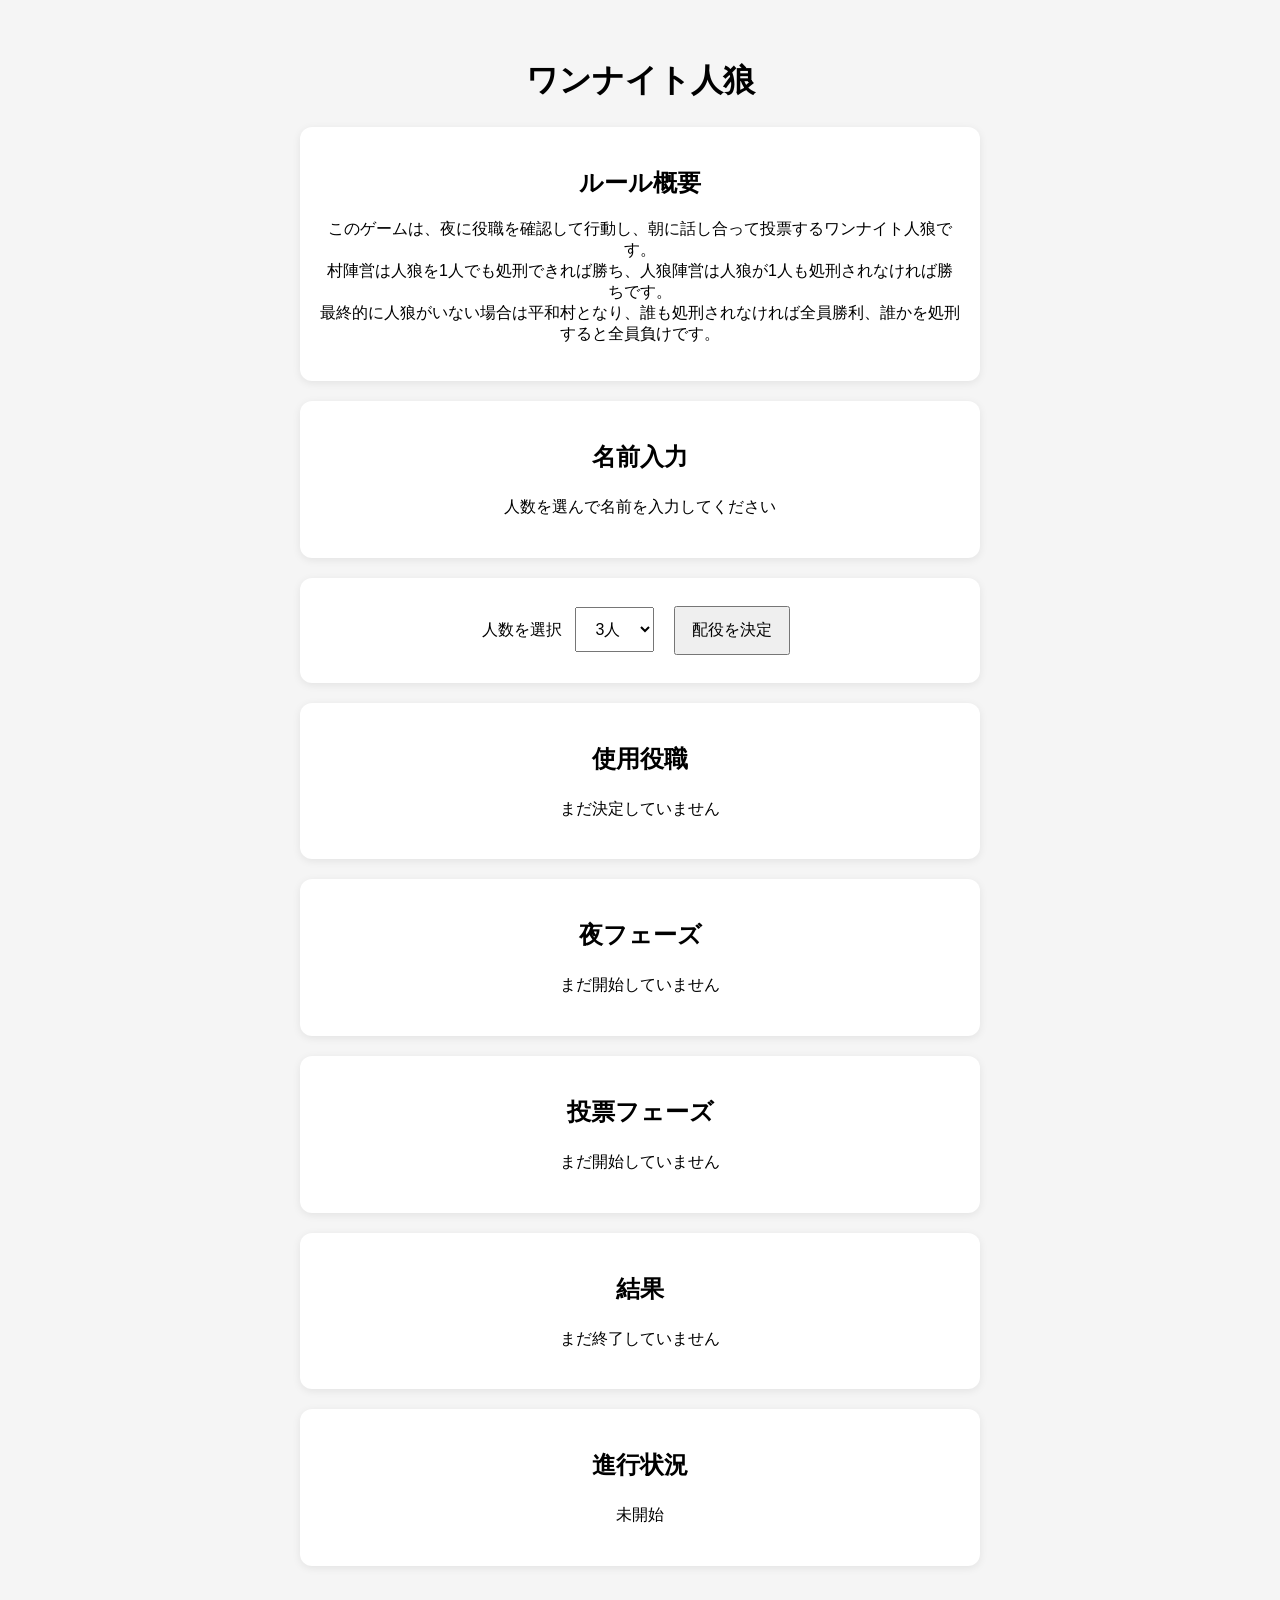
==== index.html @ d8ad9862 "Add files via upload" ====
<!DOCTYPE html>
<html lang="ja">
<head>
  <meta charset="UTF-8" />
  <meta name="viewport" content="width=device-width, initial-scale=1.0" />
  <title>ワンナイト人狼</title>
  <link rel="stylesheet" href="style.css" />
</head>
<body>
  <h1>ワンナイト人狼</h1>

  <div class="box">
    <h2>ルール概要</h2>
    <p>
      このゲームは、夜に役職を確認して行動し、朝に話し合って投票するワンナイト人狼です。<br>
      村陣営は人狼を1人でも処刑できれば勝ち、人狼陣営は人狼が1人も処刑されなければ勝ちです。<br>
      最終的に人狼がいない場合は平和村となり、誰も処刑されなければ全員勝利、誰かを処刑すると全員負けです。
    </p>
  </div>

  <div class="box">
    <h2>名前入力</h2>
    <p id="nameInputGuide">人数を選んで名前を入力してください</p>
    <div id="nameInputs"></div>
  </div>

  <div class="box">
    <label for="playerCount">人数を選択</label>
    <select id="playerCount">
      <option value="3">3人</option>
      <option value="4">4人</option>
      <option value="5">5人</option>
      <option value="6">6人</option>
      <option value="7">7人</option>
      <option value="8">8人</option>
    </select>

    <button id="setupBtn">配役を決定</button>
  </div>

  <div class="box">
    <h2>使用役職</h2>
    <p id="roleList">まだ決定していません</p>
  </div>

  <div class="box">
    <h2>夜フェーズ</h2>
    <p id="nightStatus">まだ開始していません</p>

    <div id="nightActionArea" class="night-action-area hidden">
      <div id="nightButtons"></div>
      <p id="nightResult"></p>
      <button id="nightConfirmBtn" class="hidden">確認して次へ</button>
    </div>
  </div>

  <div class="box">
    <h2>投票フェーズ</h2>
    <p id="voteStatus">まだ開始していません</p>
    <button id="startVoteBtn" class="hidden">投票フェーズを開始</button>

    <div id="voteActionArea" class="hidden">
      <div id="voteButtons"></div>
      <p id="voteResult"></p>
      <button id="voteNextBtn" class="hidden">確認して次へ</button>
    </div>
  </div>

  <div class="box">
    <h2>結果</h2>
    <p id="finalResult">まだ終了していません</p>
  </div>

  <div class="box">
    <h2>進行状況</h2>
    <p id="progressText">未開始</p>
  </div>

  <script src="script.js"></script>
</body>
</html>
---- style.css ----
body {
  font-family: sans-serif;
  text-align: center;
  padding: 30px 20px;
  background: #f5f5f5;
}

h1 {
  margin-bottom: 24px;
}

.box {
  background: white;
  max-width: 640px;
  margin: 0 auto 20px;
  padding: 20px;
  border-radius: 12px;
  box-shadow: 0 2px 8px rgba(0, 0, 0, 0.08);
}

select,
button,
input {
  font-size: 16px;
  padding: 12px 16px;
  margin: 8px;
}

#roleList,
#confirmStatus,
#currentRole,
#progressText,
#nightStatus,
#nightResult,
#voteStatus,
#voteResult,
#finalResult,
#nameInputGuide {
  line-height: 1.8;
  white-space: pre-line;
}

#currentRole {
  min-height: 32px;
  font-size: 22px;
  font-weight: bold;
  margin: 20px 0;
}

.night-action-area {
  margin-top: 16px;
}

#nightButtons,
#voteButtons {
  margin: 12px 0;
}

.choice-button {
  display: inline-block;
  margin: 6px;
}

.hidden {
  display: none;
}

#nameInputs {
  display: flex;
  flex-direction: column;
  gap: 10px;
  align-items: center;
  margin-top: 12px;
}

.name-input-row {
  display: flex;
  align-items: center;
  gap: 10px;
  flex-wrap: wrap;
  justify-content: center;
}

.name-input-row label {
  min-width: 100px;
  text-align: right;
}

.name-input-row input {
  width: 220px;
  max-width: 80vw;
}
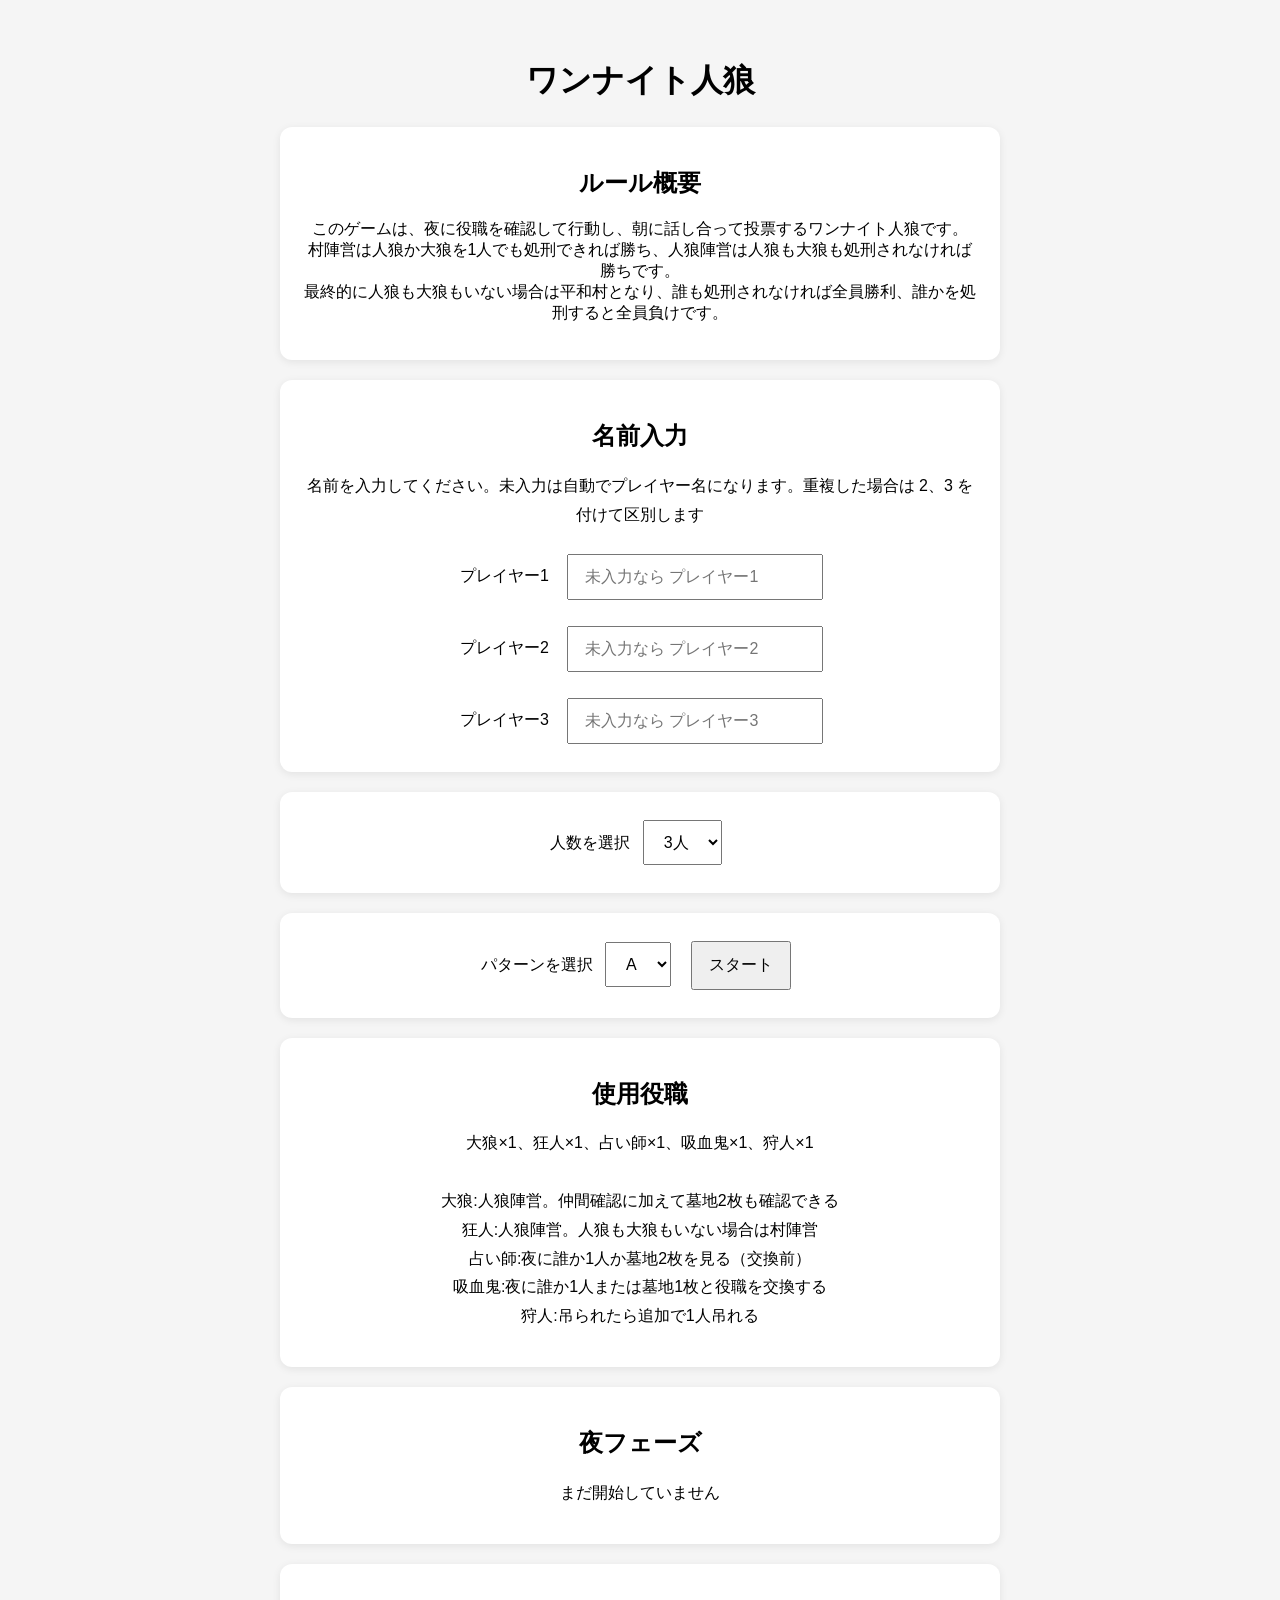
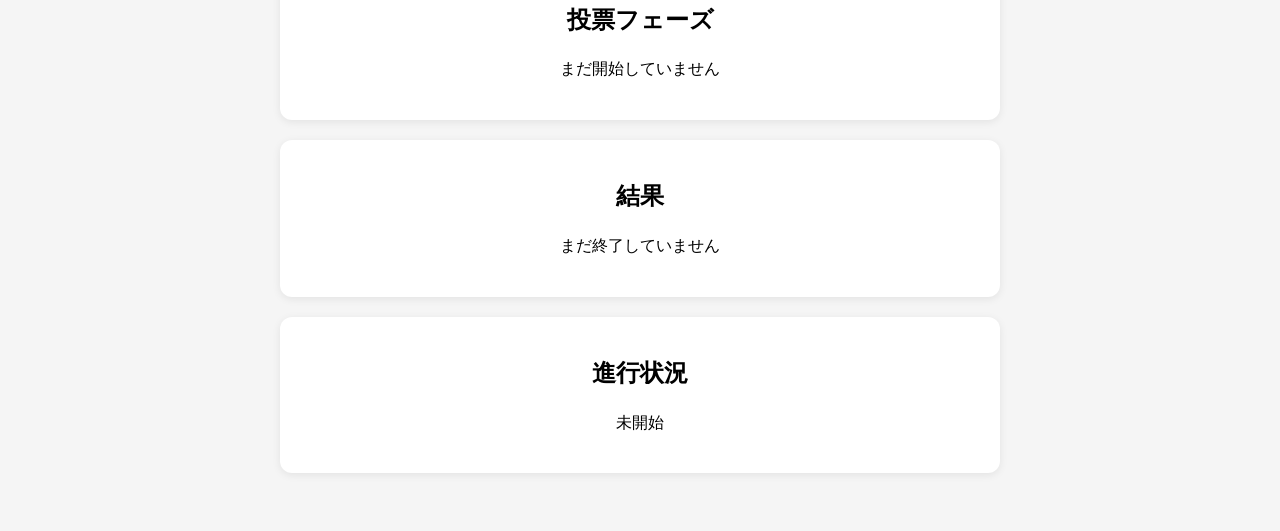
==== commit a47e6613: "Add files via upload" ====
--- a/index.html
+++ b/index.html
@@ -13,14 +13,14 @@
     <h2>ルール概要</h2>
     <p>
       このゲームは、夜に役職を確認して行動し、朝に話し合って投票するワンナイト人狼です。<br>
-      村陣営は人狼を1人でも処刑できれば勝ち、人狼陣営は人狼が1人も処刑されなければ勝ちです。<br>
-      最終的に人狼がいない場合は平和村となり、誰も処刑されなければ全員勝利、誰かを処刑すると全員負けです。
+      村陣営は人狼か大狼を1人でも処刑できれば勝ち、人狼陣営は人狼も大狼も処刑されなければ勝ちです。<br>
+      最終的に人狼も大狼もいない場合は平和村となり、誰も処刑されなければ全員勝利、誰かを処刑すると全員負けです。
     </p>
   </div>
 
   <div class="box">
     <h2>名前入力</h2>
-    <p id="nameInputGuide">人数を選んで名前を入力してください</p>
+    <p id="nameInputGuide">名前を入力してください。未入力は自動でプレイヤー名になります。重複した場合は 2、3 を付けて区別します</p>
     <div id="nameInputs"></div>
   </div>
 
@@ -34,8 +34,12 @@
       <option value="7">7人</option>
       <option value="8">8人</option>
     </select>
+  </div>
 
-    <button id="setupBtn">配役を決定</button>
+  <div class="box">
+    <label for="patternSelect">パターンを選択</label>
+    <select id="patternSelect"></select>
+    <button id="startBtn">スタート</button>
   </div>
 
   <div class="box">
--- a/style.css
+++ b/style.css
@@ -11,7 +11,7 @@
 
 .box {
   background: white;
-  max-width: 640px;
+  max-width: 680px;
   margin: 0 auto 20px;
   padding: 20px;
   border-radius: 12px;
@@ -27,24 +27,15 @@
 }
 
 #roleList,
-#confirmStatus,
-#currentRole,
-#progressText,
+#nameInputGuide,
 #nightStatus,
 #nightResult,
 #voteStatus,
 #voteResult,
 #finalResult,
-#nameInputGuide {
+#progressText {
   line-height: 1.8;
   white-space: pre-line;
-}
-
-#currentRole {
-  min-height: 32px;
-  font-size: 22px;
-  font-weight: bold;
-  margin: 20px 0;
 }
 
 .night-action-area {
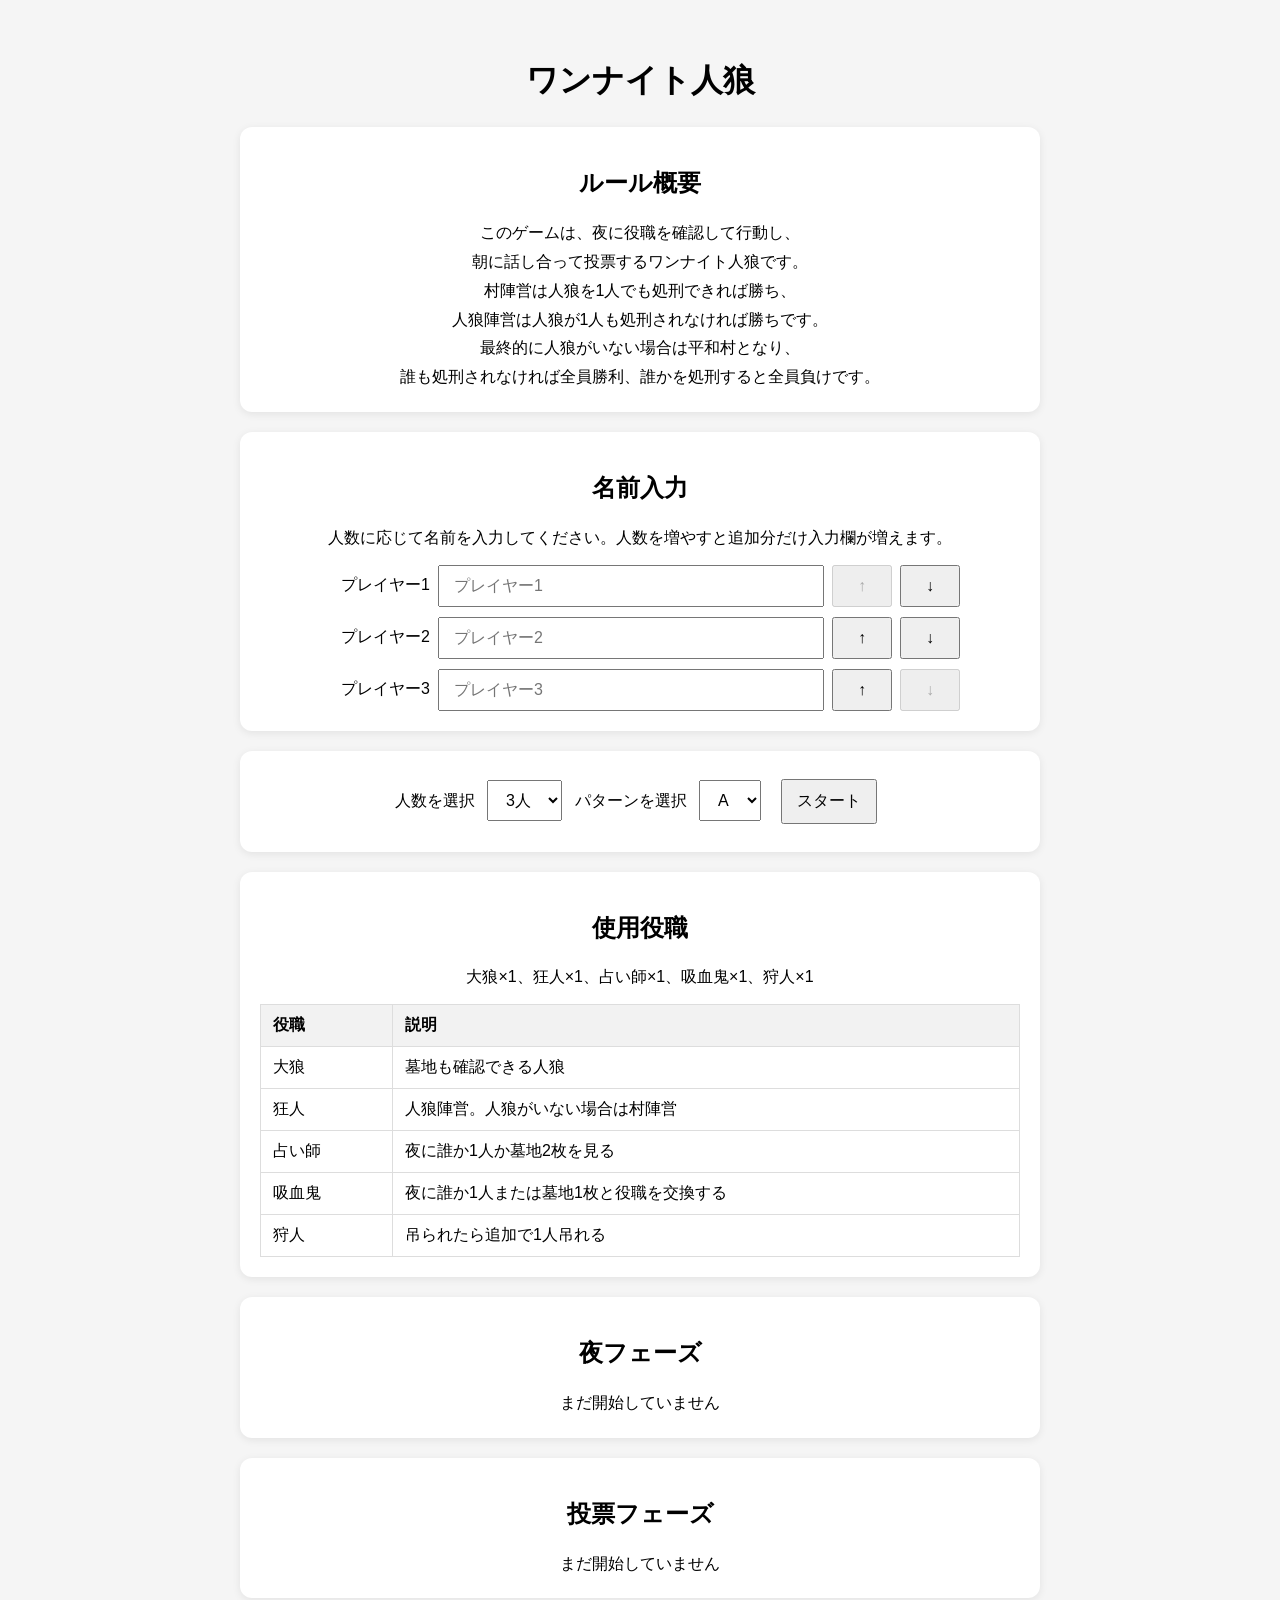
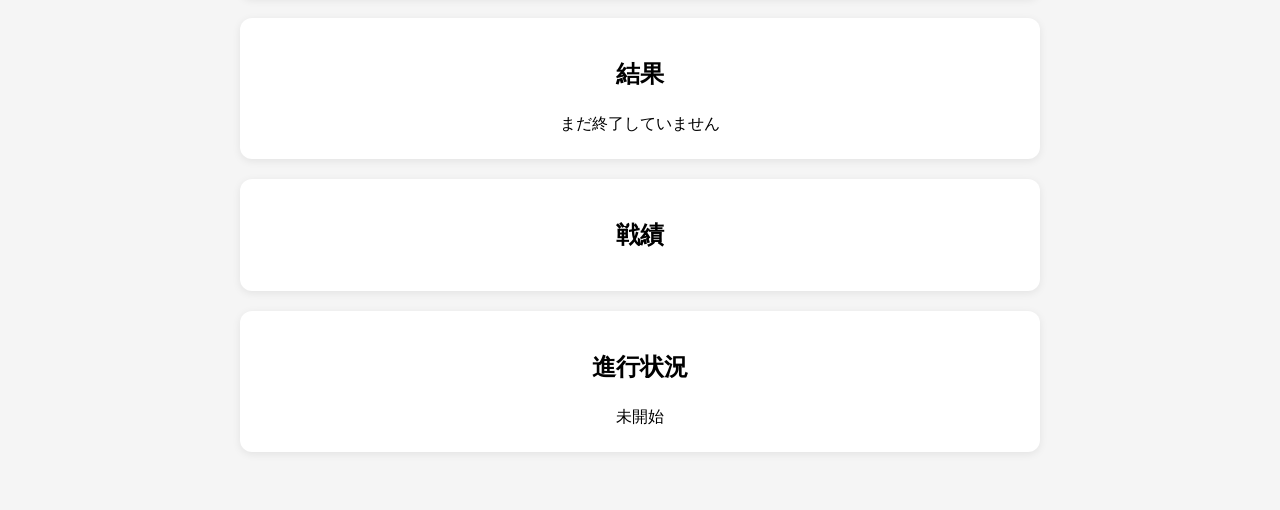
==== commit 75d047aa: "Add files via upload" ====
--- a/index.html
+++ b/index.html
@@ -11,16 +11,19 @@
 
   <div class="box">
     <h2>ルール概要</h2>
-    <p>
-      このゲームは、夜に役職を確認して行動し、朝に話し合って投票するワンナイト人狼です。<br>
-      村陣営は人狼か大狼を1人でも処刑できれば勝ち、人狼陣営は人狼も大狼も処刑されなければ勝ちです。<br>
-      最終的に人狼も大狼もいない場合は平和村となり、誰も処刑されなければ全員勝利、誰かを処刑すると全員負けです。
+    <p id="ruleSummary">
+      このゲームは、夜に役職を確認して行動し、<br>
+      朝に話し合って投票するワンナイト人狼です。<br>
+      村陣営は人狼を1人でも処刑できれば勝ち、<br>
+      人狼陣営は人狼が1人も処刑されなければ勝ちです。<br>
+      最終的に人狼がいない場合は平和村となり、<br>
+      誰も処刑されなければ全員勝利、誰かを処刑すると全員負けです。
     </p>
   </div>
 
   <div class="box">
     <h2>名前入力</h2>
-    <p id="nameInputGuide">名前を入力してください。未入力は自動でプレイヤー名になります。重複した場合は 2、3 を付けて区別します</p>
+    <p id="nameInputGuide">人数に応じて名前を入力してください。人数を増やすと追加分だけ入力欄が増えます。</p>
     <div id="nameInputs"></div>
   </div>
 
@@ -34,17 +37,23 @@
       <option value="7">7人</option>
       <option value="8">8人</option>
     </select>
+
+    <label for="patternSelect">パターンを選択</label>
+    <select id="patternSelect"></select>
+
+    <button id="startBtn">スタート</button>
   </div>
 
-  <div class="box">
-    <label for="patternSelect">パターンを選択</label>
-    <select id="patternSelect"></select>
-    <button id="startBtn">スタート</button>
+  <div class="box hidden" id="manualRoleBox">
+    <h2>配役設定（X）</h2>
+    <div id="manualRoleInputs"></div>
+    <p id="manualRoleCount">0 / 0</p>
   </div>
 
   <div class="box">
     <h2>使用役職</h2>
-    <p id="roleList">まだ決定していません</p>
+    <p id="roleCountLine">まだ決定していません</p>
+    <div id="roleDescriptionWrap" class="table-wrap hidden"></div>
   </div>
 
   <div class="box">
@@ -52,8 +61,9 @@
     <p id="nightStatus">まだ開始していません</p>
 
     <div id="nightActionArea" class="night-action-area hidden">
+      <p id="nightRoleText"></p>
       <div id="nightButtons"></div>
-      <p id="nightResult"></p>
+      <p id="nightDetail"></p>
       <button id="nightConfirmBtn" class="hidden">確認して次へ</button>
     </div>
   </div>
@@ -72,7 +82,14 @@
 
   <div class="box">
     <h2>結果</h2>
-    <p id="finalResult">まだ終了していません</p>
+    <p id="resultHeadline">まだ終了していません</p>
+    <p id="resultMeta"></p>
+    <div id="resultTableWrap" class="table-wrap hidden"></div>
+  </div>
+
+  <div class="box">
+    <h2>戦績</h2>
+    <div id="statsTableWrap" class="table-wrap hidden"></div>
   </div>
 
   <div class="box">
--- a/style.css
+++ b/style.css
@@ -11,7 +11,7 @@
 
 .box {
   background: white;
-  max-width: 680px;
+  max-width: 760px;
   margin: 0 auto 20px;
   padding: 20px;
   border-radius: 12px;
@@ -22,20 +22,44 @@
 button,
 input {
   font-size: 16px;
-  padding: 12px 16px;
+  padding: 10px 14px;
   margin: 8px;
-}
-
-#roleList,
+  box-sizing: border-box;
+}
+
+#ruleSummary,
 #nameInputGuide,
+#roleCountLine,
 #nightStatus,
-#nightResult,
+#nightRoleText,
+#nightDetail,
 #voteStatus,
 #voteResult,
-#finalResult,
-#progressText {
+#resultHeadline,
+#resultMeta,
+#progressText,
+#manualRoleCount {
+  margin: 0;
   line-height: 1.8;
+}
+
+#nameInputGuide,
+#roleCountLine,
+#nightStatus,
+#nightRoleText,
+#nightDetail,
+#voteStatus,
+#voteResult,
+#resultHeadline,
+#resultMeta,
+#progressText,
+#manualRoleCount {
   white-space: pre-line;
+}
+
+#nightRoleText {
+  font-weight: bold;
+  min-height: 24px;
 }
 
 .night-action-area {
@@ -65,19 +89,114 @@
 }
 
 .name-input-row {
+  display: grid;
+  grid-template-columns: 110px minmax(0, 1fr) 60px 60px;
+  gap: 8px;
+  align-items: center;
+  width: min(100%, 640px);
+}
+
+.name-input-row label {
+  text-align: right;
+}
+
+.name-input-row input {
+  width: 100%;
+  margin: 0;
+  box-sizing: border-box;
+}
+
+.name-move-btn {
+  width: 100%;
+  margin: 0;
+  padding: 10px 0;
+  box-sizing: border-box;
+}
+
+#manualRoleInputs {
   display: flex;
-  align-items: center;
+  flex-direction: column;
   gap: 10px;
-  flex-wrap: wrap;
-  justify-content: center;
-}
-
-.name-input-row label {
-  min-width: 100px;
+  align-items: center;
+  margin-top: 12px;
+}
+
+.manual-role-row {
+  display: grid;
+  grid-template-columns: 120px minmax(80px, 120px);
+  gap: 10px;
+  align-items: center;
+  width: min(100%, 320px);
+}
+
+.manual-role-row label {
   text-align: right;
 }
 
-.name-input-row input {
-  width: 220px;
-  max-width: 80vw;
+.manual-role-row input {
+  width: 100%;
+  margin: 0;
+}
+
+#manualRoleCount {
+  font-weight: bold;
+  margin-top: 12px;
+}
+
+#manualRoleCount.invalid {
+  color: #c62828;
+}
+
+.table-wrap {
+  overflow-x: auto;
+  margin-top: 12px;
+}
+
+.result-table,
+.stats-table,
+.role-table {
+  width: 100%;
+  border-collapse: collapse;
+  text-align: left;
+}
+
+.result-table th,
+.result-table td,
+.stats-table th,
+.stats-table td,
+.role-table th,
+.role-table td {
+  border: 1px solid #ddd;
+  padding: 10px 12px;
+  vertical-align: top;
+}
+
+.result-table th,
+.stats-table th,
+.role-table th {
+  background: #f2f2f2;
+}
+
+.result-table td:nth-child(1),
+.stats-table td:nth-child(1),
+.role-table td:nth-child(1) {
+  white-space: nowrap;
+}
+
+@media (max-width: 600px) {
+  .name-input-row {
+    grid-template-columns: 1fr;
+  }
+
+  .name-input-row label {
+    text-align: center;
+  }
+
+  .manual-role-row {
+    grid-template-columns: 1fr;
+  }
+
+  .manual-role-row label {
+    text-align: center;
+  }
 }
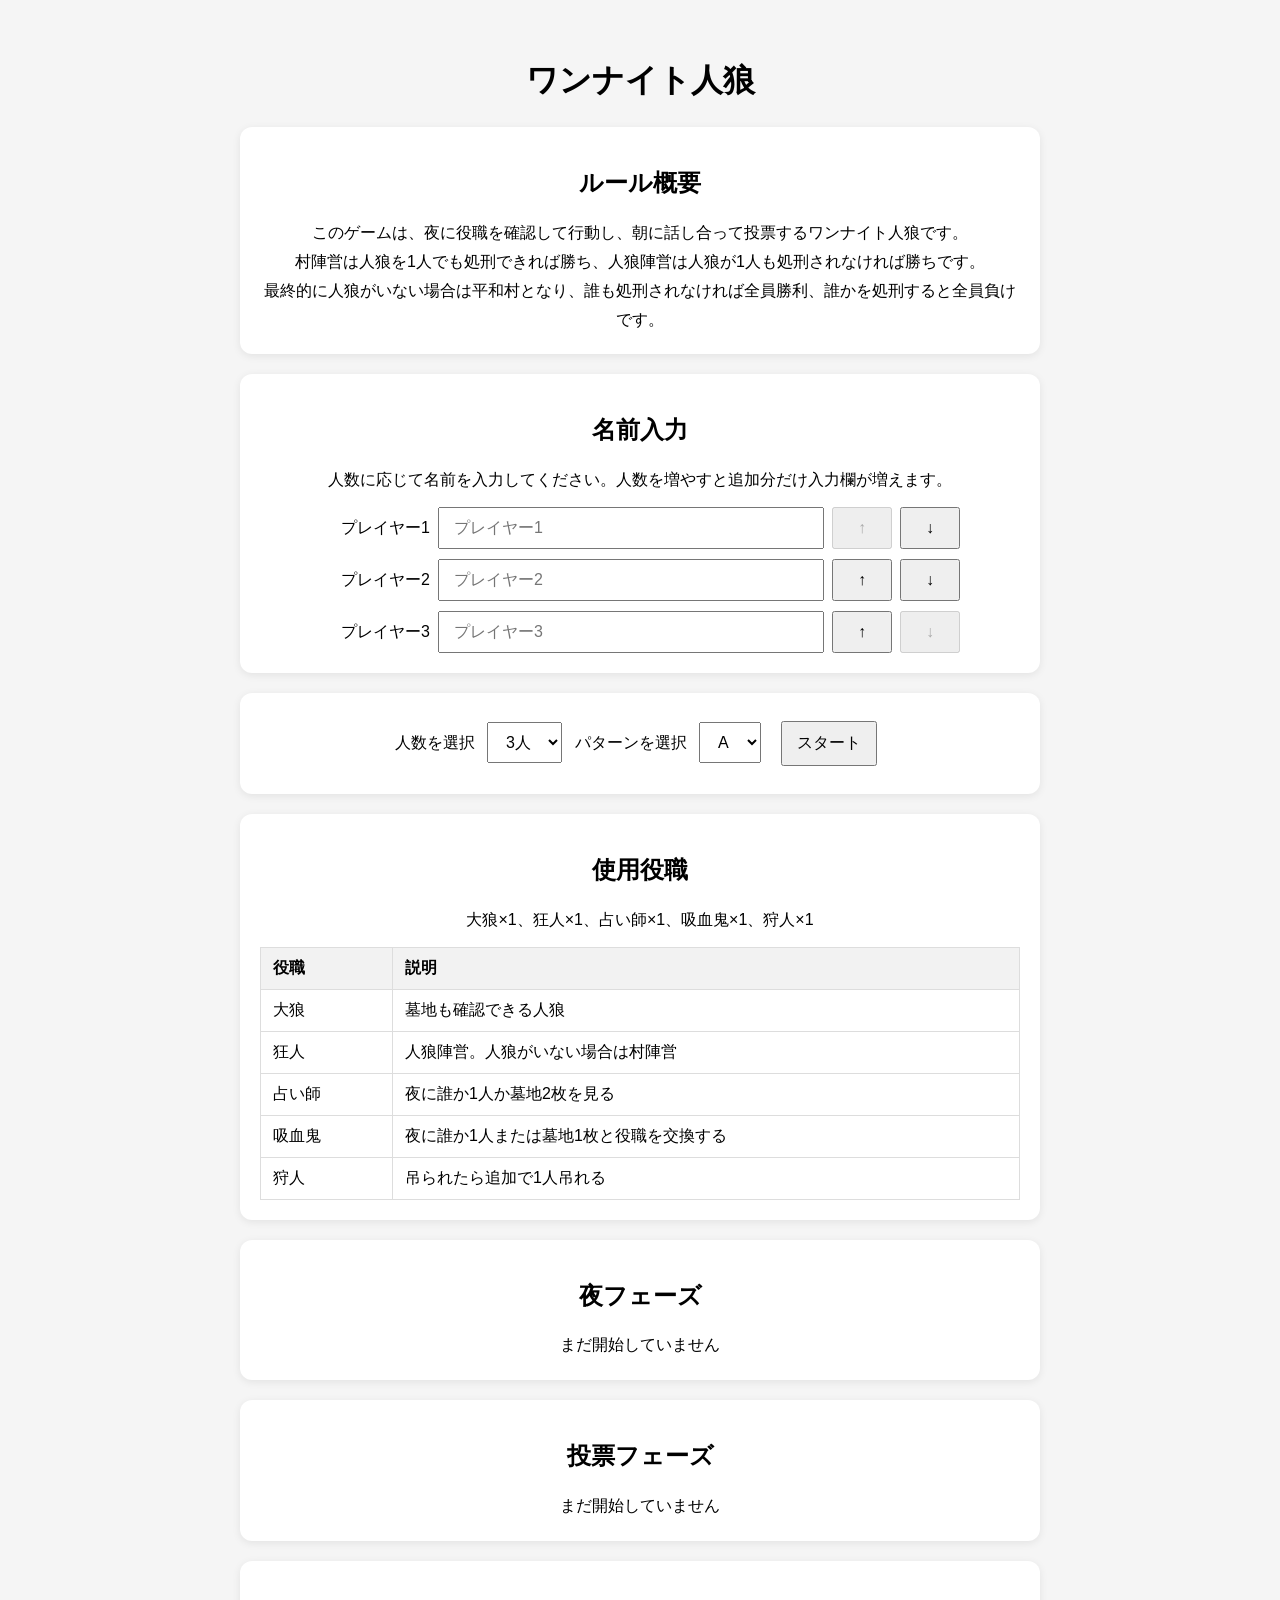
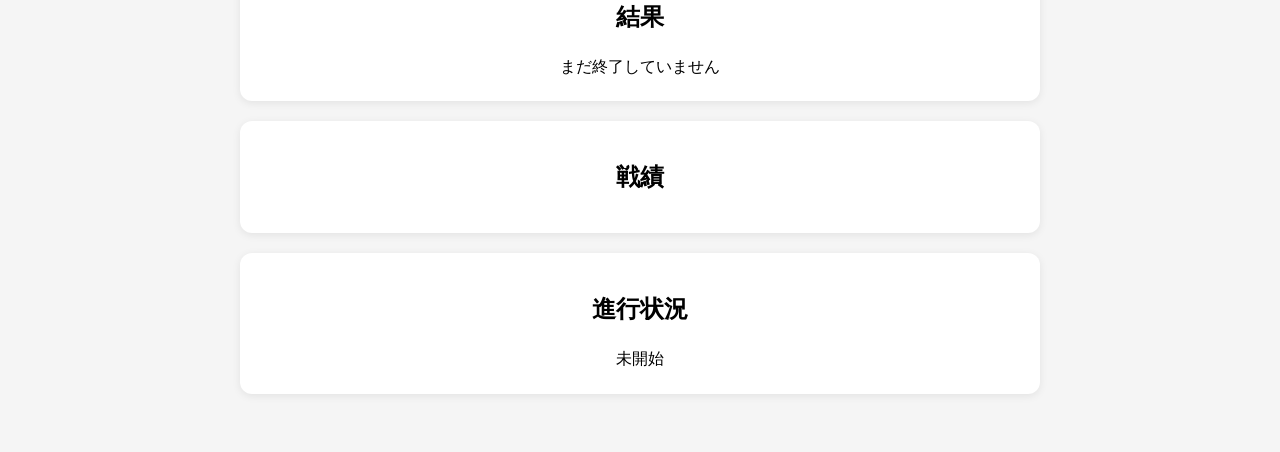
==== commit 43c4610a: "Update index.html" ====
--- a/index.html
+++ b/index.html
@@ -12,12 +12,9 @@
   <div class="box">
     <h2>ルール概要</h2>
     <p id="ruleSummary">
-      このゲームは、夜に役職を確認して行動し、<br>
-      朝に話し合って投票するワンナイト人狼です。<br>
-      村陣営は人狼を1人でも処刑できれば勝ち、<br>
-      人狼陣営は人狼が1人も処刑されなければ勝ちです。<br>
-      最終的に人狼がいない場合は平和村となり、<br>
-      誰も処刑されなければ全員勝利、誰かを処刑すると全員負けです。
+      このゲームは、夜に役職を確認して行動し、朝に話し合って投票するワンナイト人狼です。<br>
+      村陣営は人狼を1人でも処刑できれば勝ち、人狼陣営は人狼が1人も処刑されなければ勝ちです。<br>
+      最終的に人狼がいない場合は平和村となり、誰も処刑されなければ全員勝利、誰かを処刑すると全員負けです。
     </p>
   </div>
 
@@ -99,4 +96,4 @@
 
   <script src="script.js"></script>
 </body>
-</html>+</html>
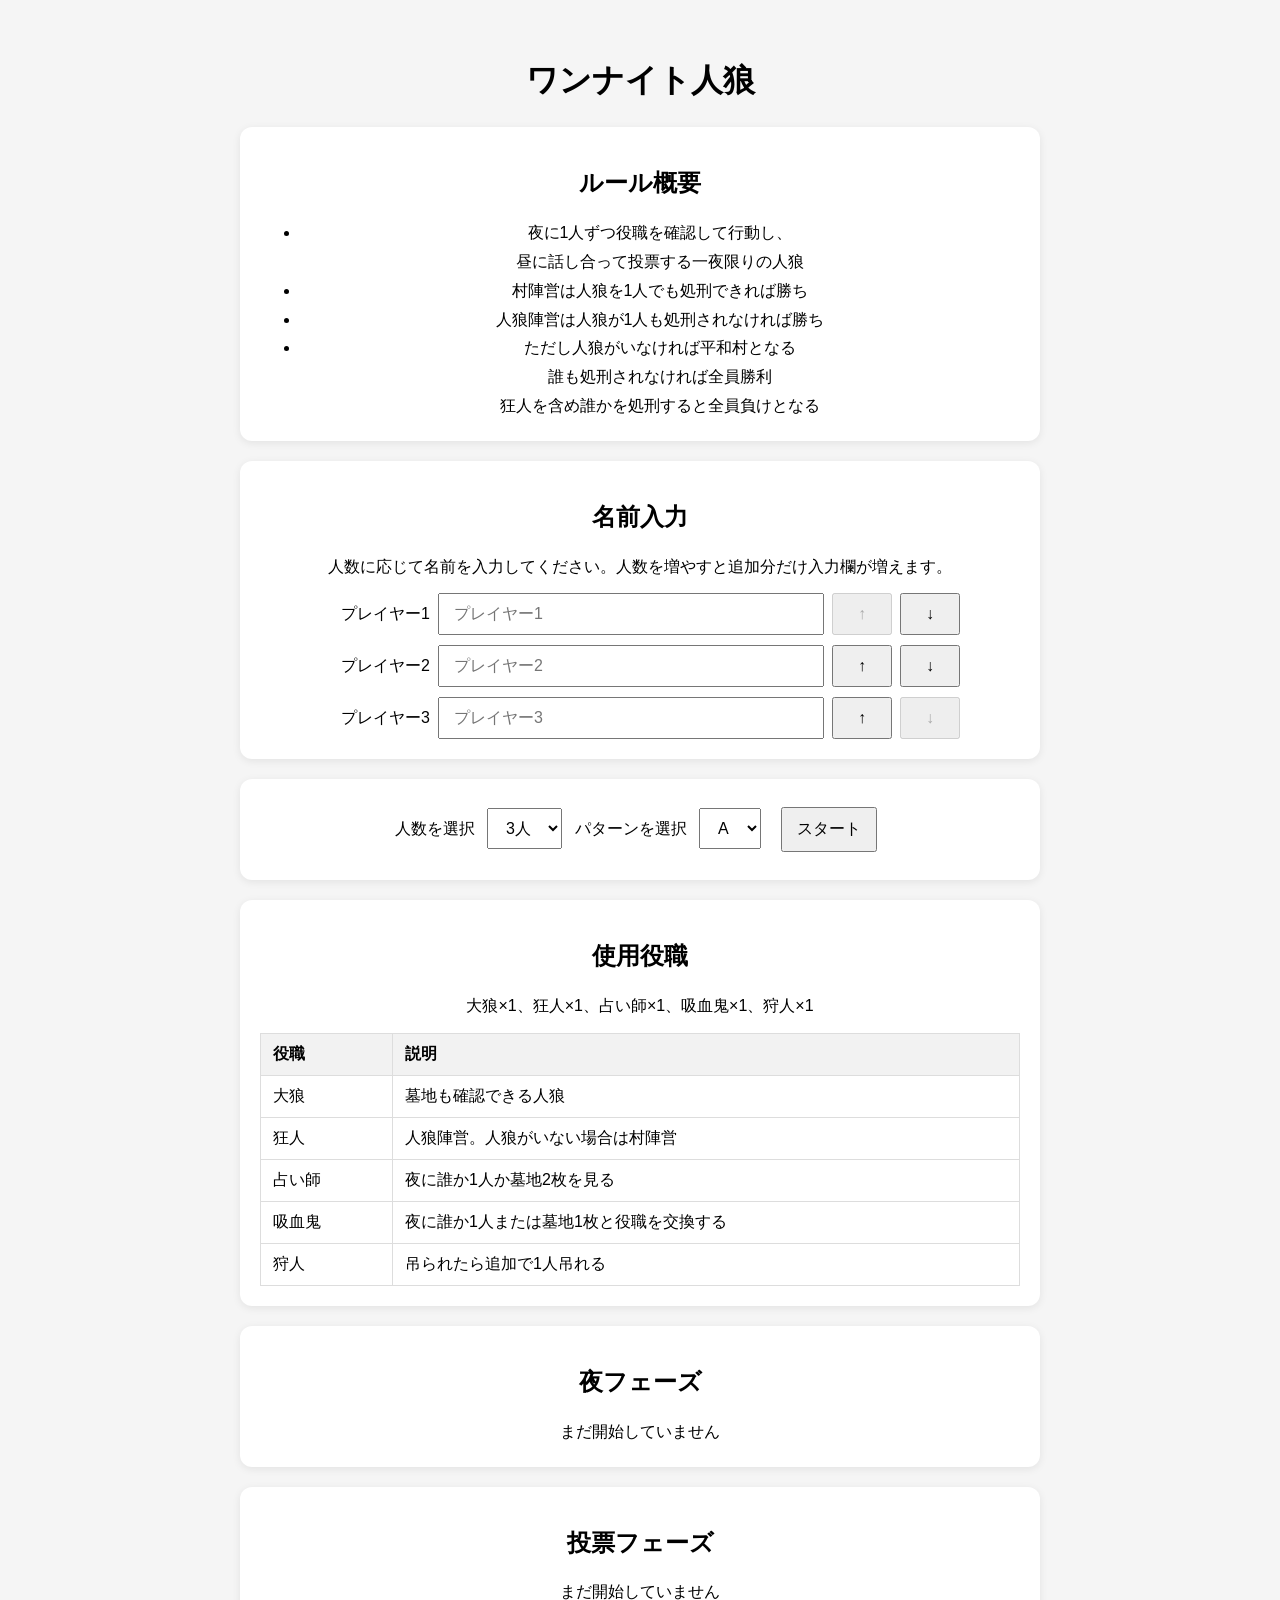
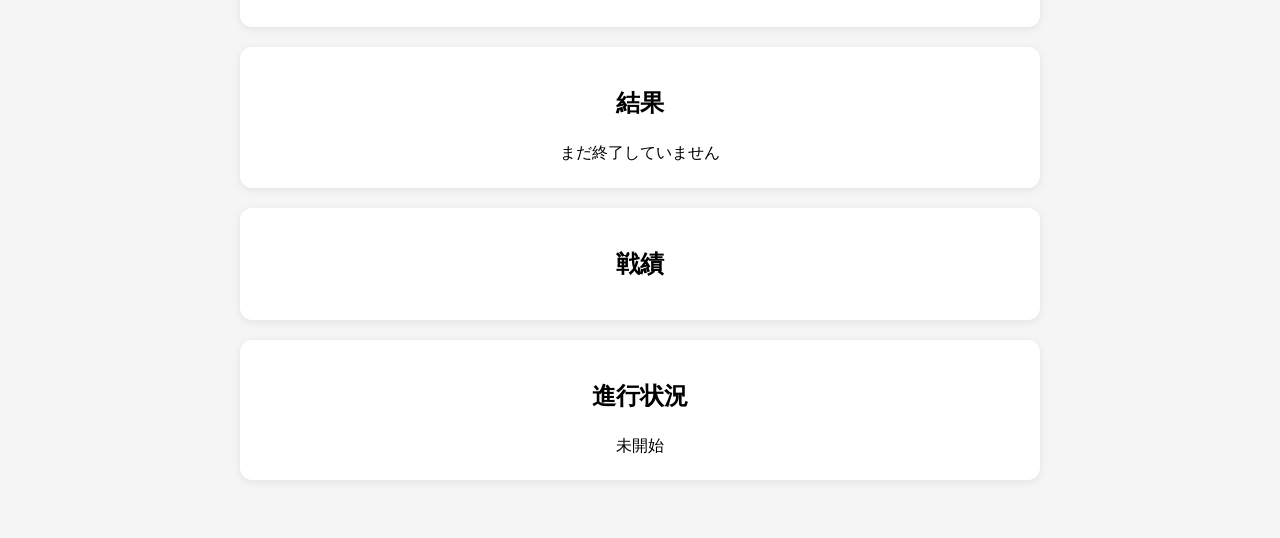
==== commit f3991ee4: "Update index.html" ====
--- a/index.html
+++ b/index.html
@@ -12,11 +12,13 @@
   <div class="box">
     <h2>ルール概要</h2>
     <p id="ruleSummary">
-      このゲームは、夜に役職を確認して行動し、朝に話し合って投票するワンナイト人狼です。<br>
-      村陣営は人狼を1人でも処刑できれば勝ち、人狼陣営は人狼が1人も処刑されなければ勝ちです。<br>
-      最終的に人狼がいない場合は平和村となり、誰も処刑されなければ全員勝利、誰かを処刑すると全員負けです。
-    </p>
-  </div>
+    <ul id="ruleSummary">
+      <li>夜に1人ずつ役職を確認して行動し、<br>昼に話し合って投票する一夜限りの人狼</li>
+      <li>村陣営は人狼を1人でも処刑できれば勝ち</li>
+      <li>人狼陣営は人狼が1人も処刑されなければ勝ち</li>
+      <li>ただし人狼がいなければ平和村となる<br>誰も処刑されなければ全員勝利<br>狂人を含め誰かを処刑すると全員負けとなる</li>
+    </ul>
+    </div>
 
   <div class="box">
     <h2>名前入力</h2>
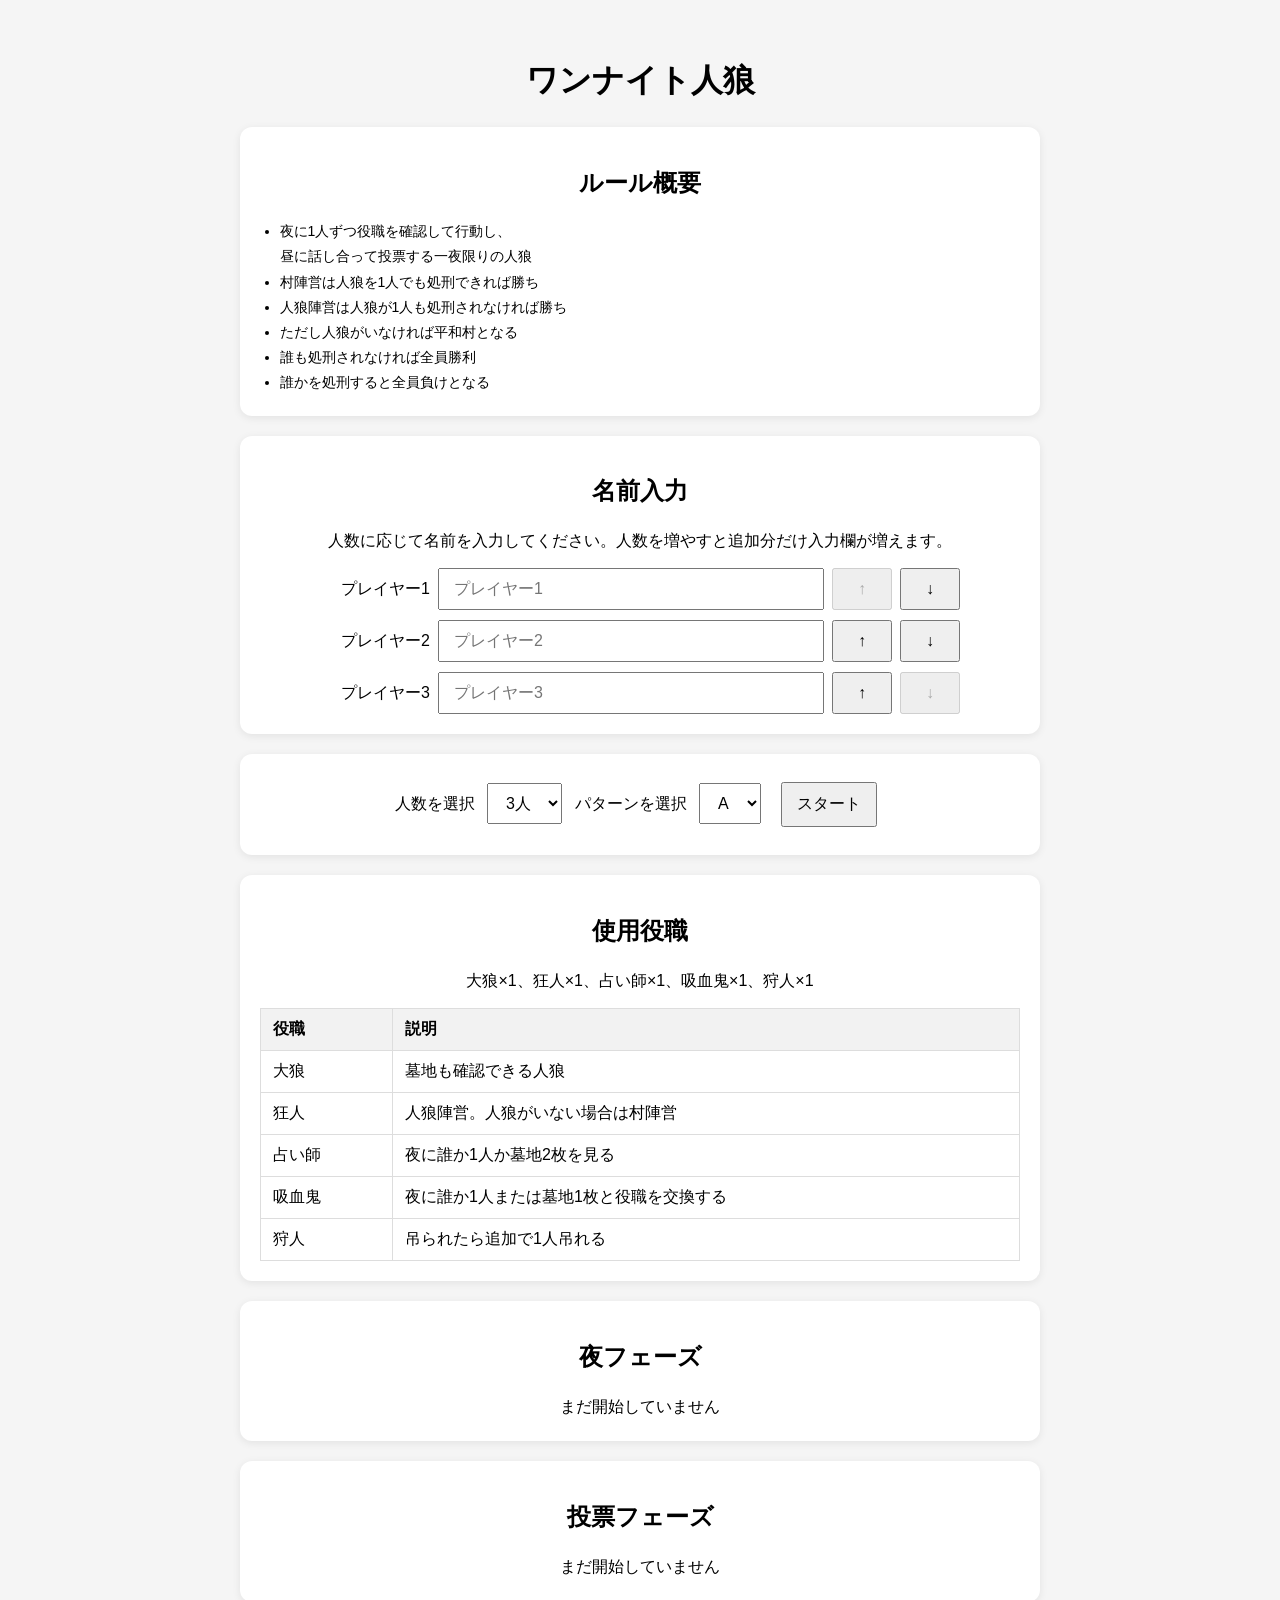
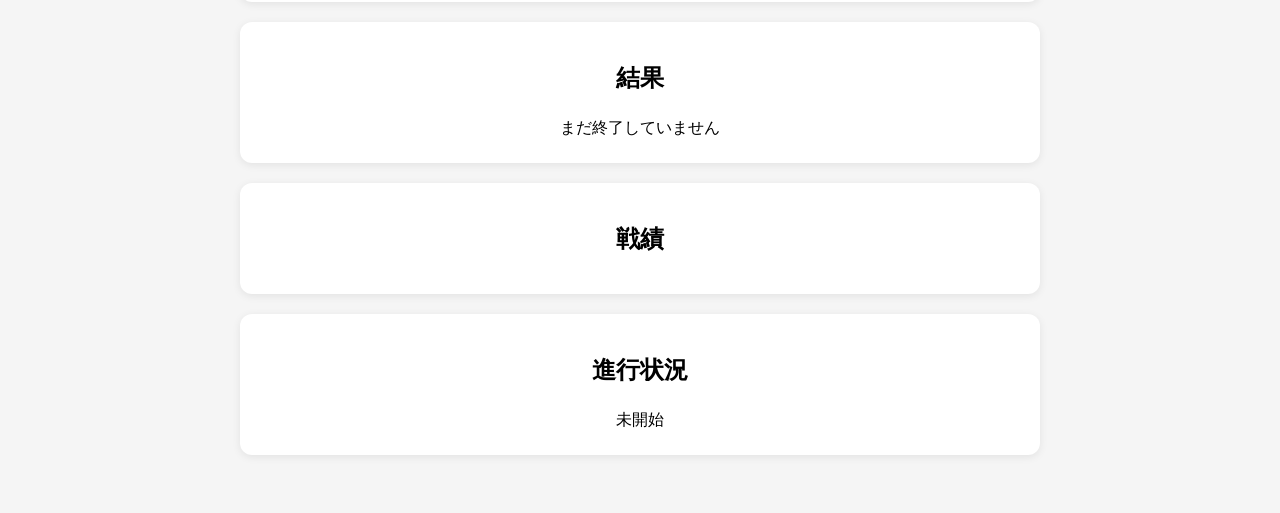
==== commit 82cef63a: "Update index.html" ====
--- a/index.html
+++ b/index.html
@@ -11,14 +11,15 @@
 
   <div class="box">
     <h2>ルール概要</h2>
-    <p id="ruleSummary">
     <ul id="ruleSummary">
       <li>夜に1人ずつ役職を確認して行動し、<br>昼に話し合って投票する一夜限りの人狼</li>
       <li>村陣営は人狼を1人でも処刑できれば勝ち</li>
       <li>人狼陣営は人狼が1人も処刑されなければ勝ち</li>
-      <li>ただし人狼がいなければ平和村となる<br>誰も処刑されなければ全員勝利<br>狂人を含め誰かを処刑すると全員負けとなる</li>
+      <li>ただし人狼がいなければ平和村となる</li>
+      <li>誰も処刑されなければ全員勝利</li>
+      <li>誰かを処刑すると全員負けとなる</li>
     </ul>
-    </div>
+  </div>
 
   <div class="box">
     <h2>名前入力</h2>
--- a/style.css
+++ b/style.css
@@ -43,6 +43,12 @@
   line-height: 1.8;
 }
 
+#ruleSummary {
+  font-size: 14px;
+  text-align: left;
+  padding-left: 1.4em;
+}
+
 #nameInputGuide,
 #roleCountLine,
 #nightStatus,
@@ -199,4 +205,4 @@
   .manual-role-row label {
     text-align: center;
   }
-}+}
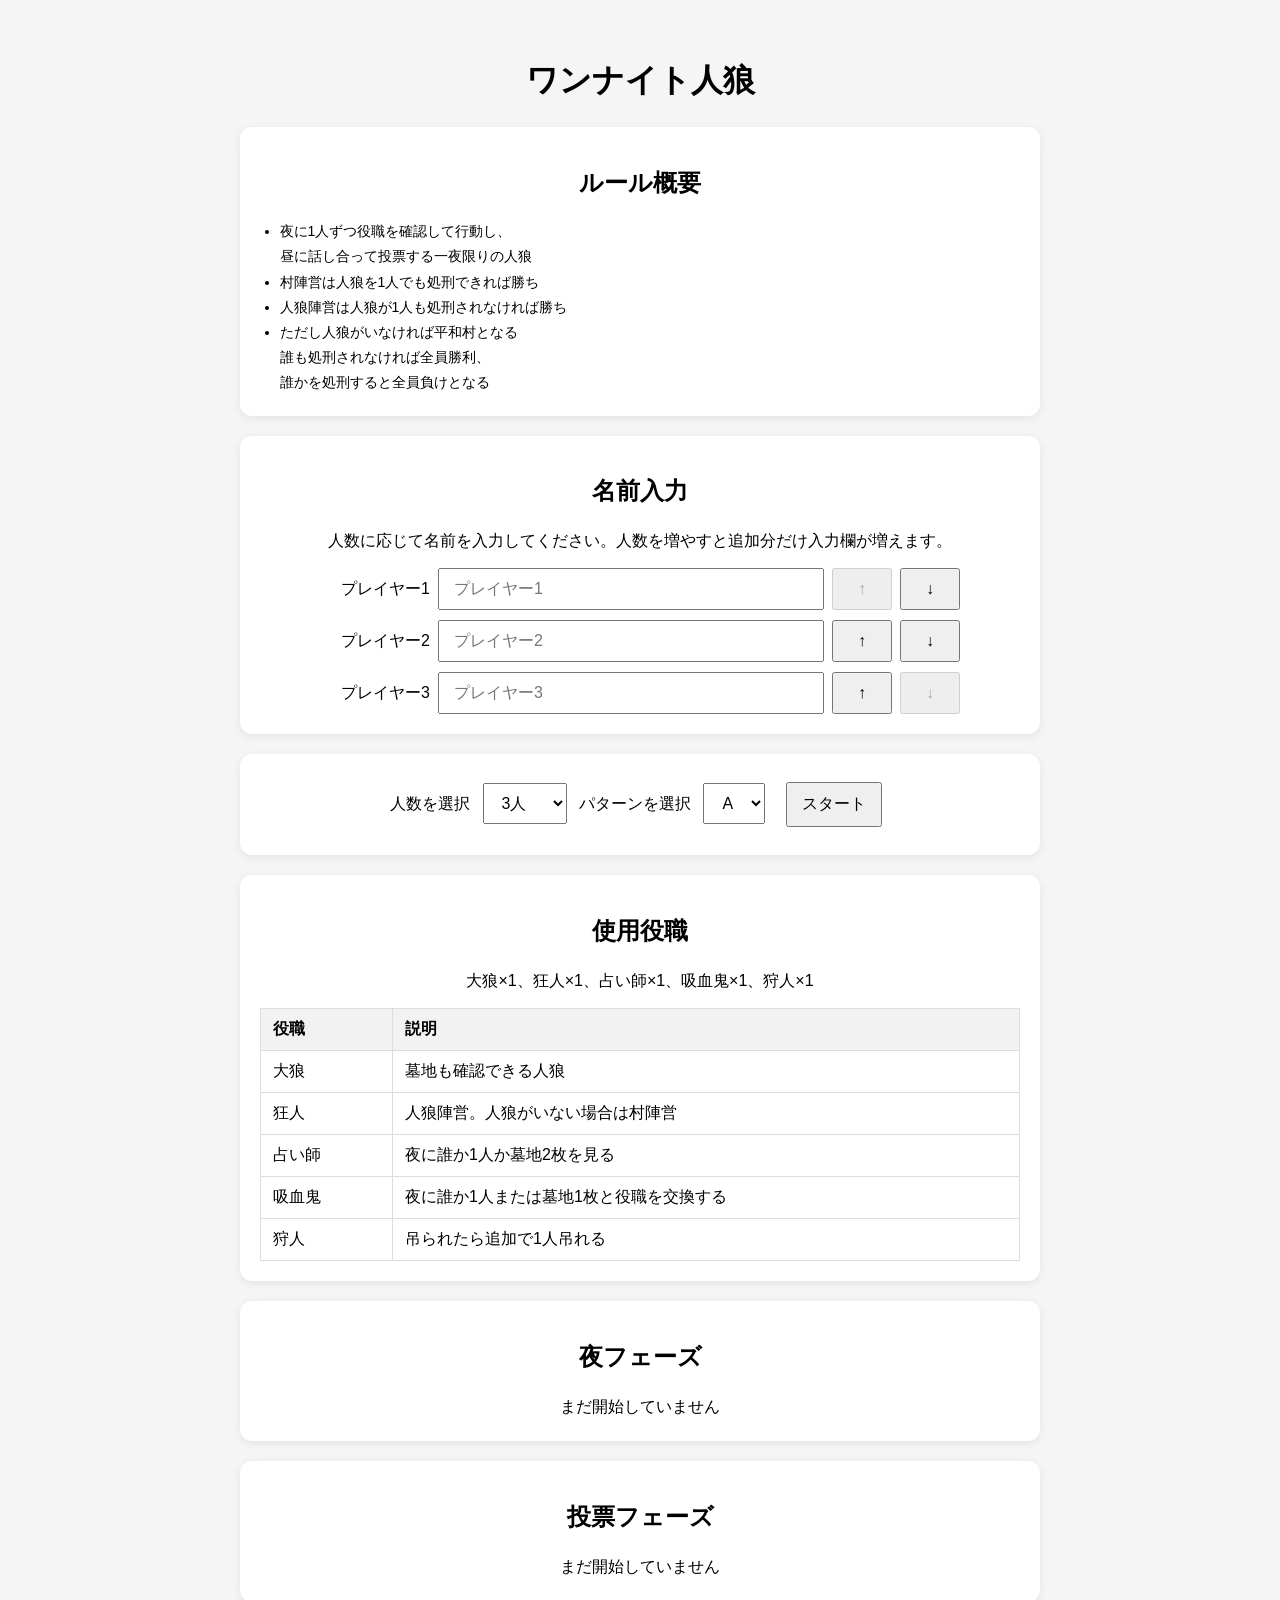
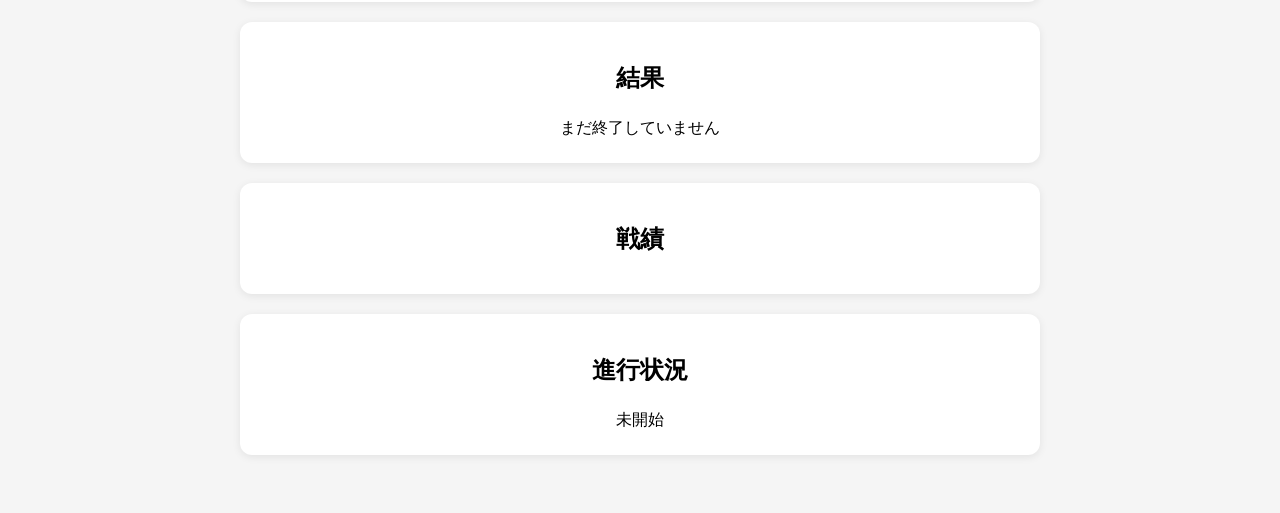
==== commit b50d2a97: "Update index.html" ====
--- a/index.html
+++ b/index.html
@@ -15,9 +15,7 @@
       <li>夜に1人ずつ役職を確認して行動し、<br>昼に話し合って投票する一夜限りの人狼</li>
       <li>村陣営は人狼を1人でも処刑できれば勝ち</li>
       <li>人狼陣営は人狼が1人も処刑されなければ勝ち</li>
-      <li>ただし人狼がいなければ平和村となる</li>
-      <li>誰も処刑されなければ全員勝利</li>
-      <li>誰かを処刑すると全員負けとなる</li>
+      <li>ただし人狼がいなければ平和村となる<br>誰も処刑されなければ全員勝利、<br>誰かを処刑すると全員負けとなる</li>
     </ul>
   </div>
 
@@ -30,12 +28,15 @@
   <div class="box">
     <label for="playerCount">人数を選択</label>
     <select id="playerCount">
-      <option value="3">3人</option>
+      <option value="2">2人</option>
+      <option value="3" selected>3人</option>
       <option value="4">4人</option>
       <option value="5">5人</option>
       <option value="6">6人</option>
       <option value="7">7人</option>
       <option value="8">8人</option>
+      <option value="9">9人</option>
+      <option value="10">10人</option>
     </select>
 
     <label for="patternSelect">パターンを選択</label>
@@ -62,8 +63,8 @@
 
     <div id="nightActionArea" class="night-action-area hidden">
       <p id="nightRoleText"></p>
+      <p id="nightDetail"></p>
       <div id="nightButtons"></div>
-      <p id="nightDetail"></p>
       <button id="nightConfirmBtn" class="hidden">確認して次へ</button>
     </div>
   </div>
